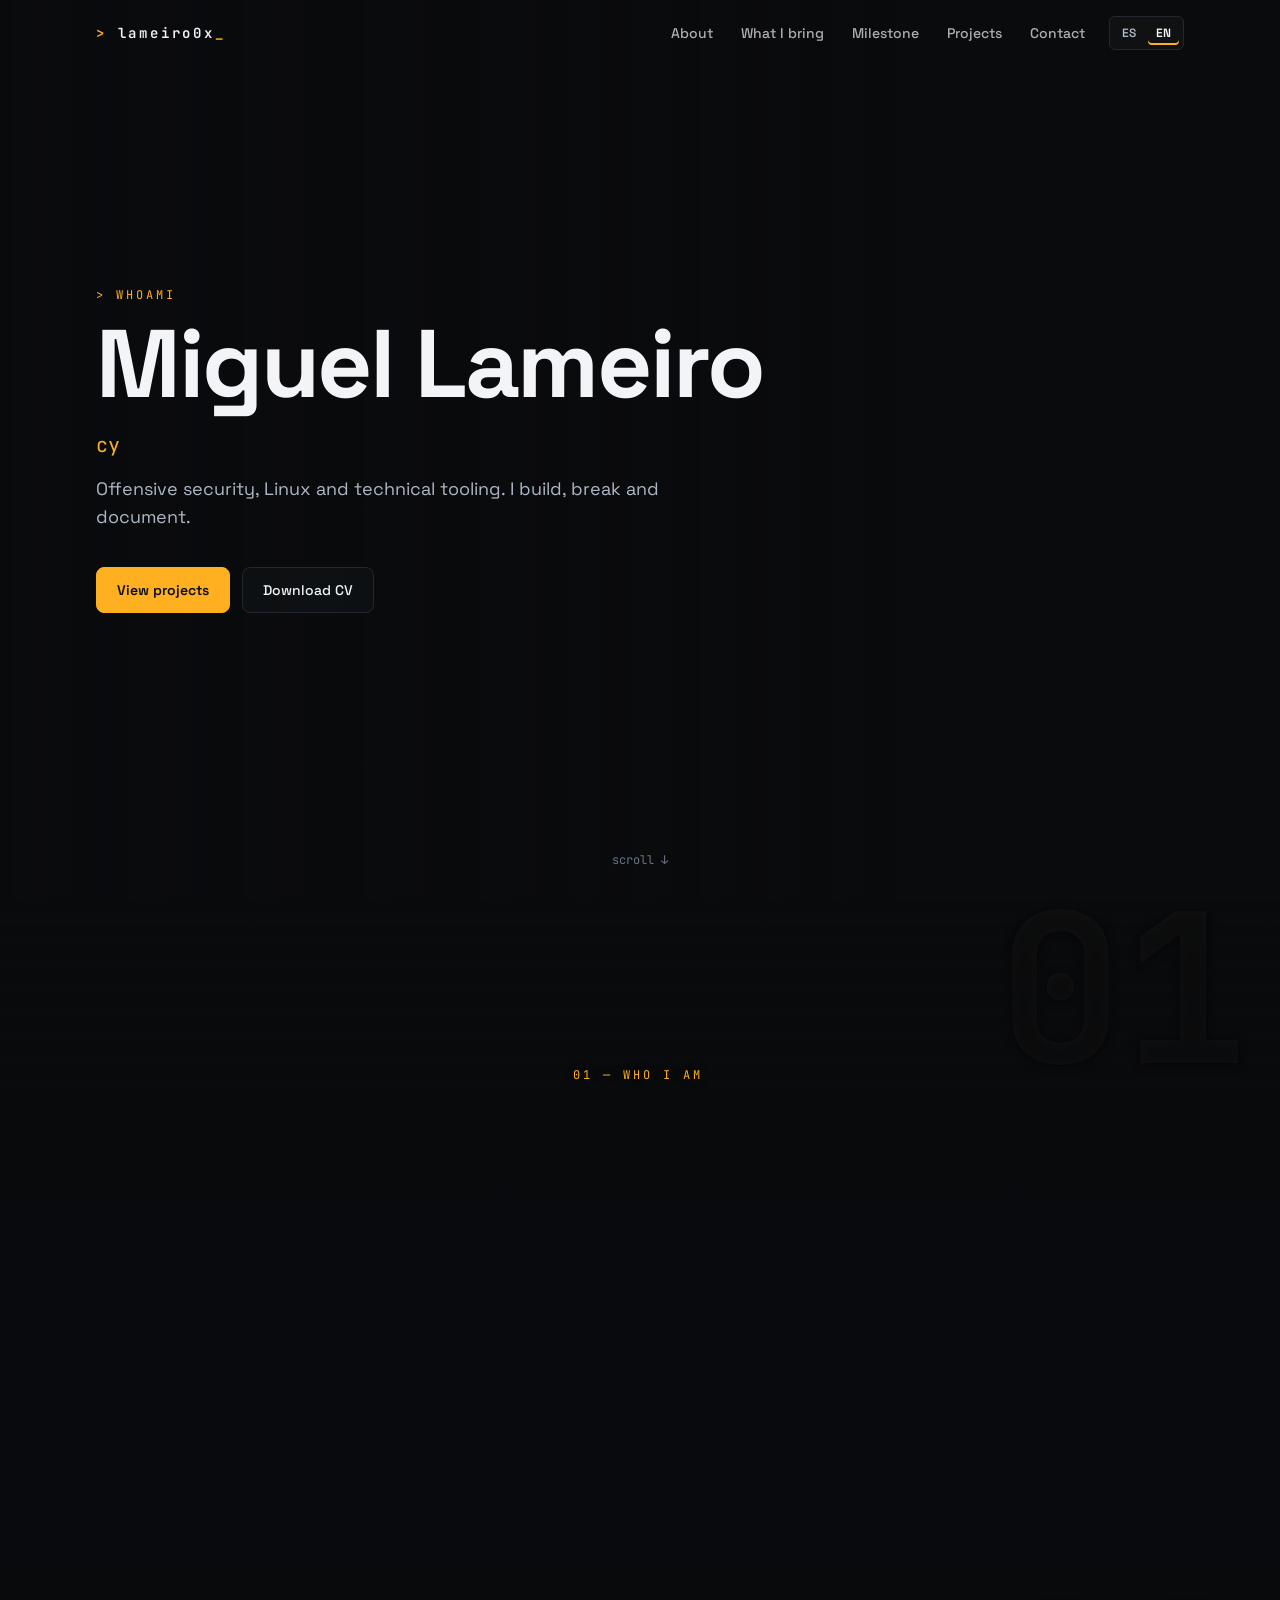
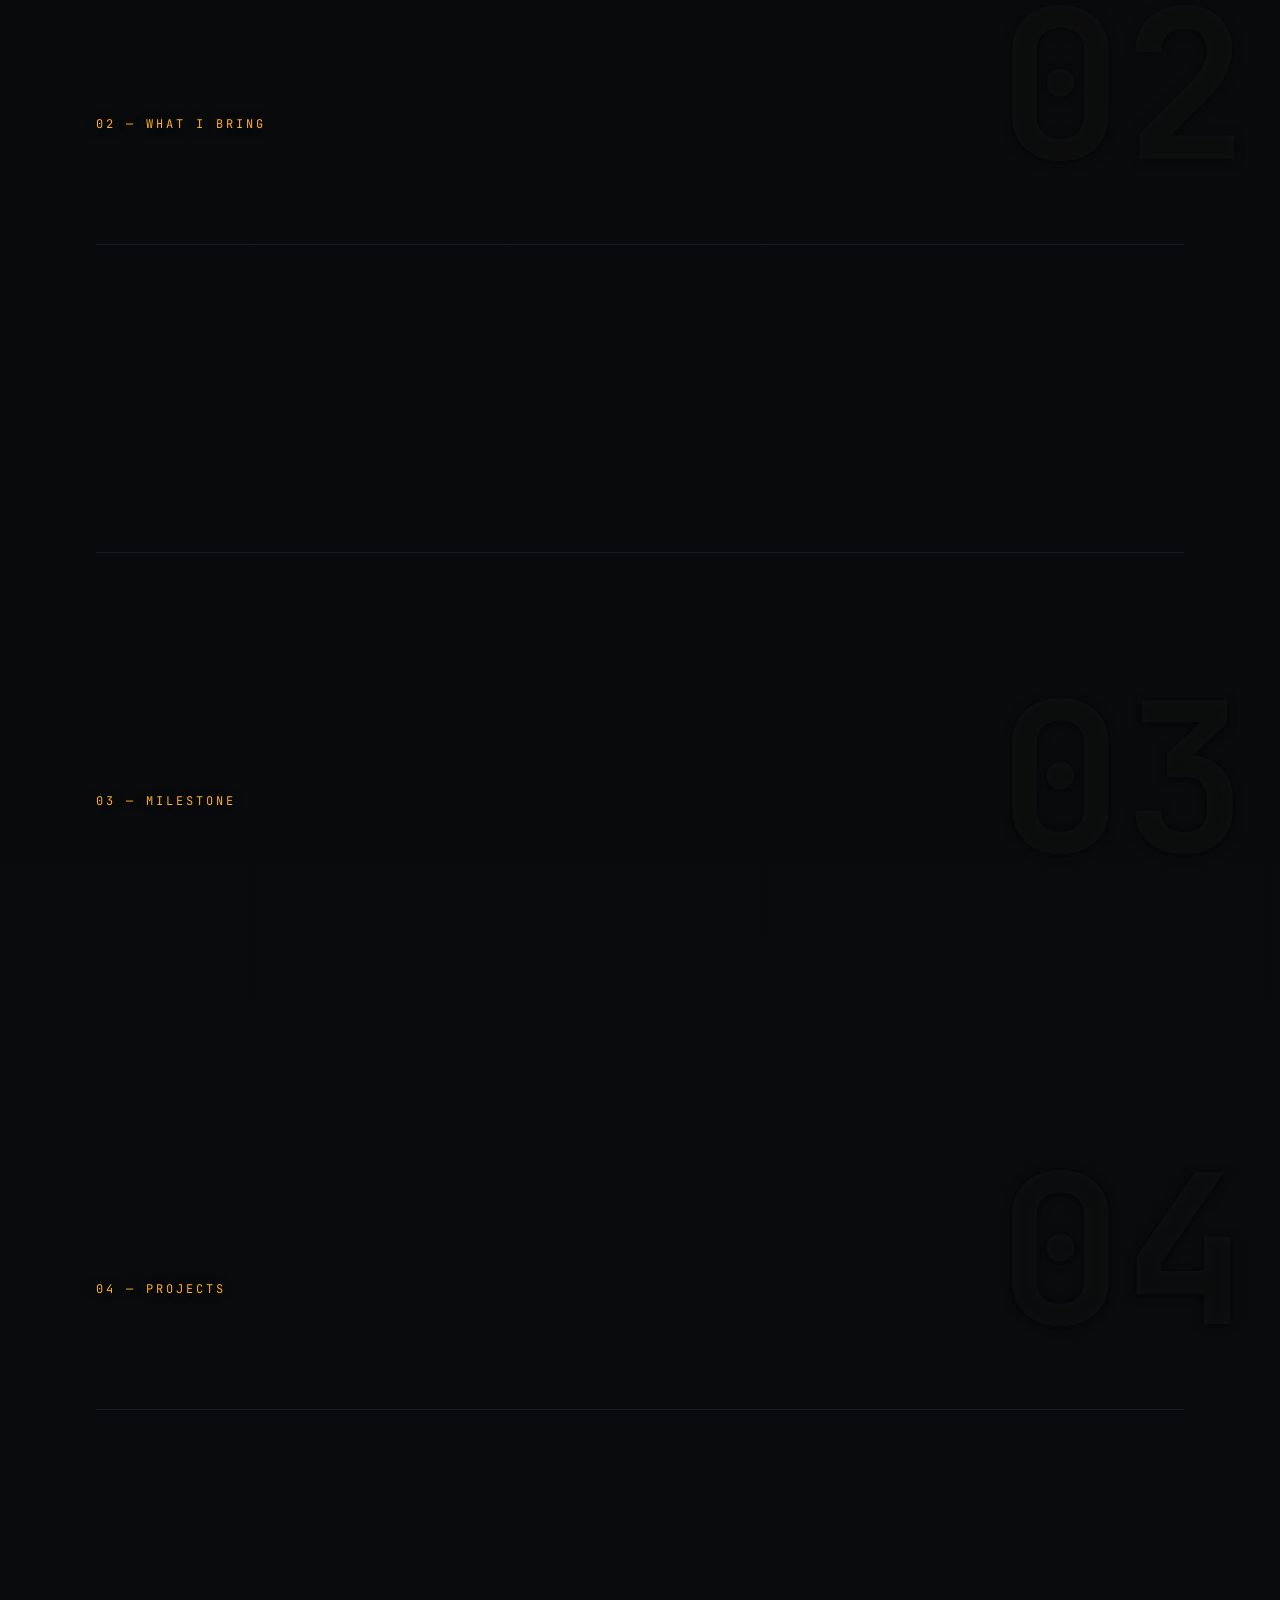
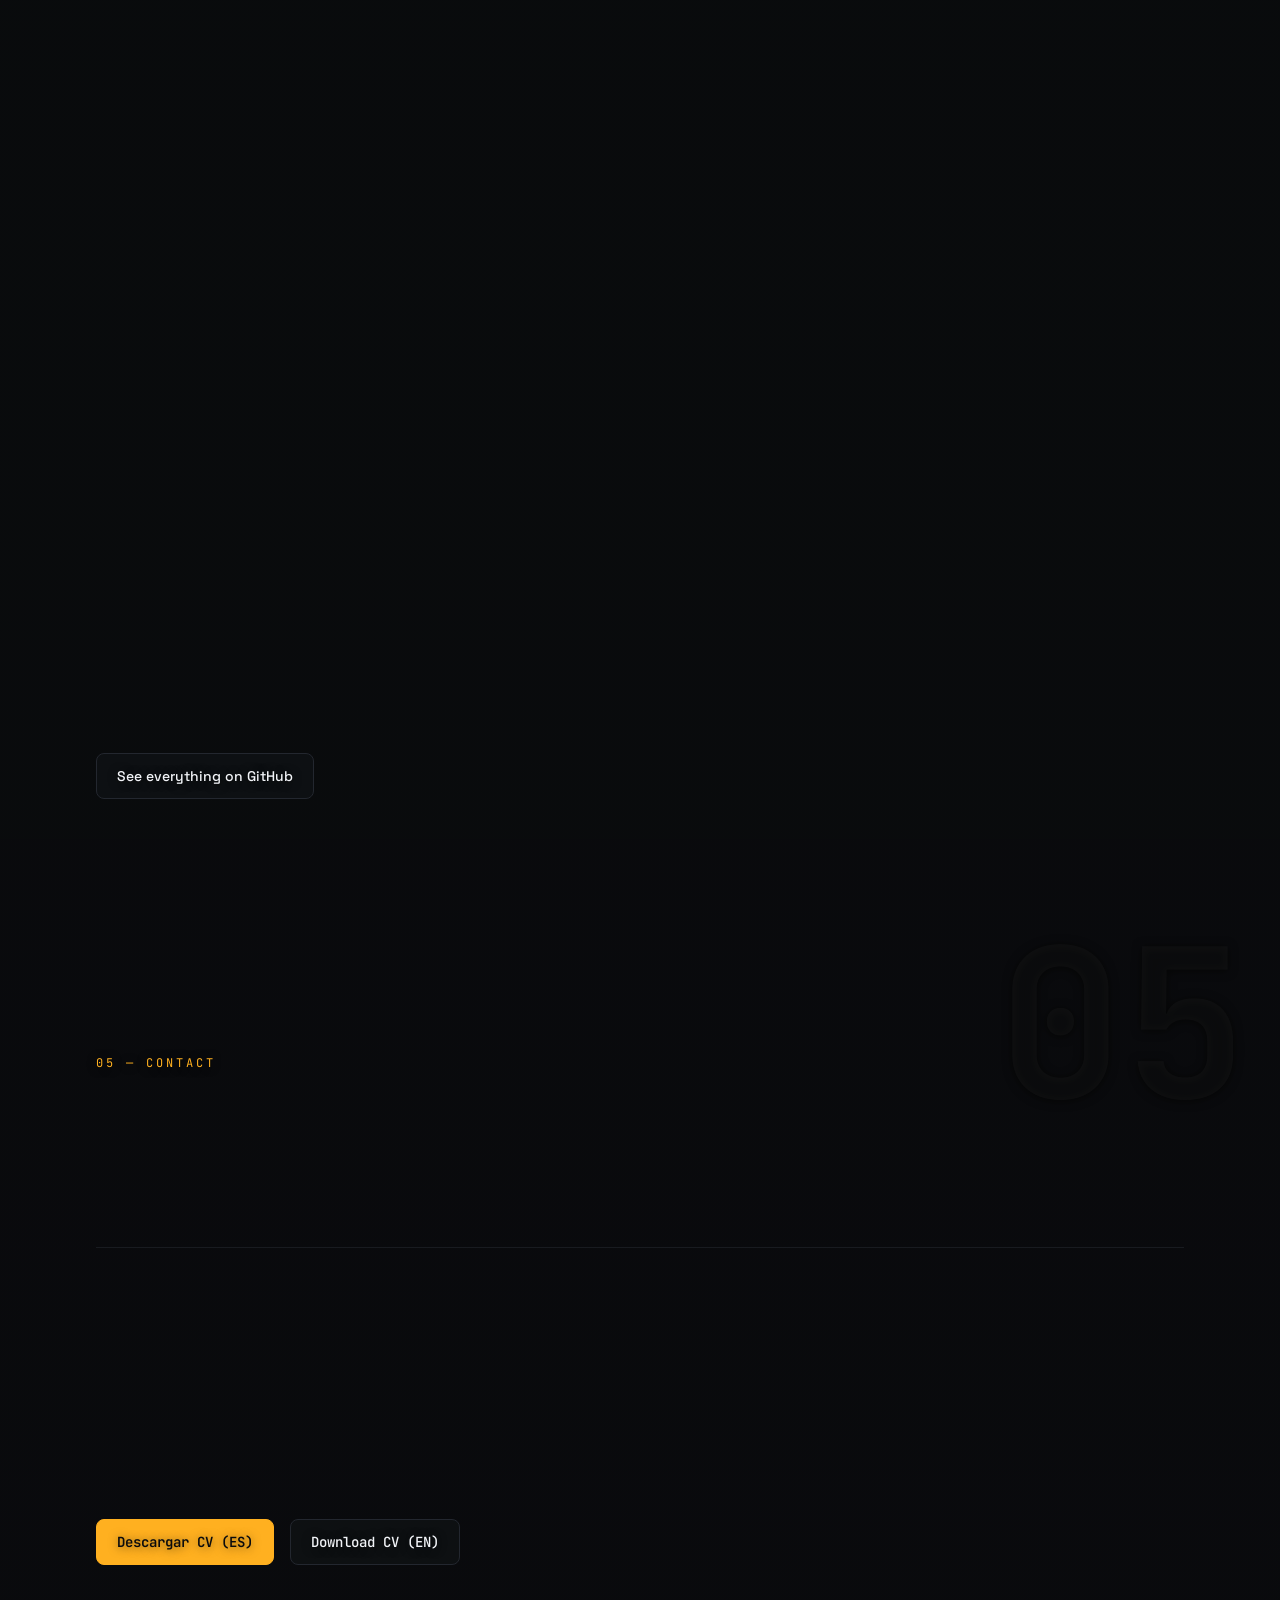
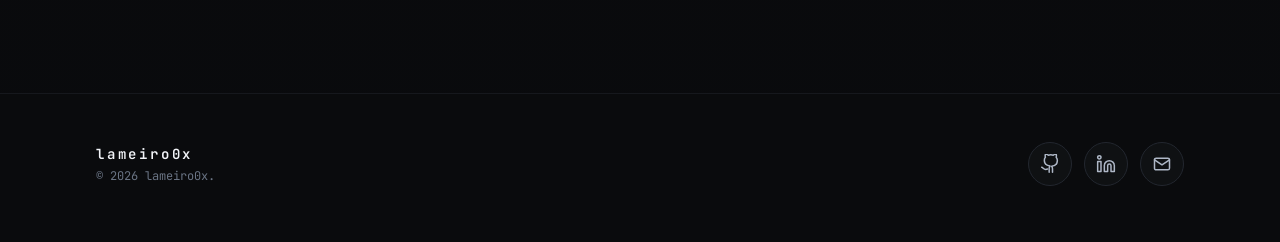
==== about/index.html @ 1b2bee47 "Deploy redesign preview" ====
<!doctype html><title>Redirecting to: /</title><meta http-equiv="refresh" content="0;url=/"><meta name="robots" content="noindex"><link rel="canonical" href="https://lameiro0x.com/"><body>	<a href="/">Redirecting from <code>/about/</code> to <code>/</code></a></body>
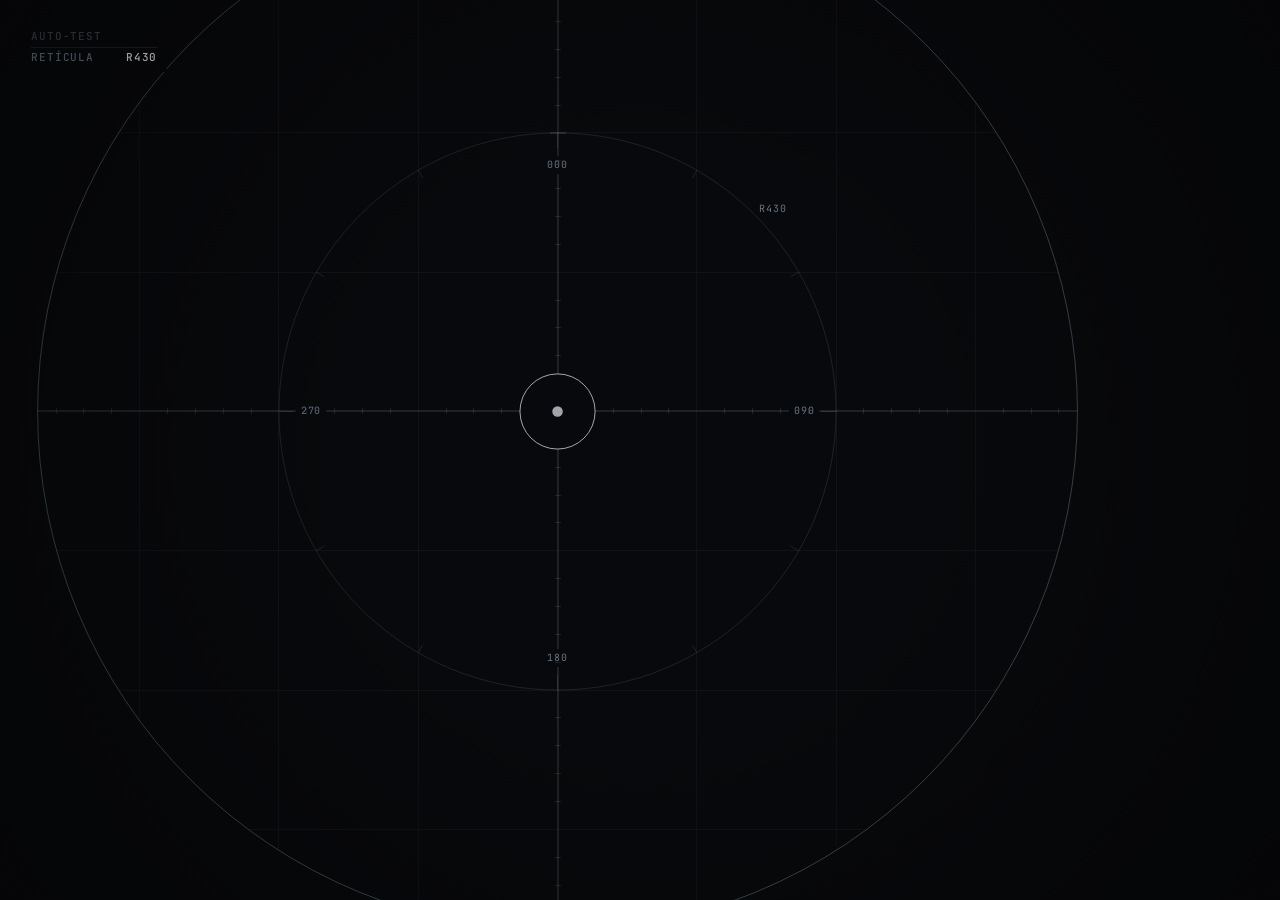
==== commit 1f46ddfa: "deploy: quiescent canvas engine, boot self test, keyboard operability" ====
--- a/about/index.html
+++ b/about/index.html
@@ -1 +1,4 @@
-<!doctype html><title>Redirecting to: /</title><meta http-equiv="refresh" content="0;url=/"><meta name="robots" content="noindex"><link rel="canonical" href="https://lameiro0x.com/"><body>	<a href="/">Redirecting from <code>/about/</code> to <code>/</code></a></body>+<!doctype html>
+    <meta http-equiv="Content-Security-Policy" content="default-src 'self'; script-src 'self' ; style-src 'self' 'unsafe-inline'; img-src 'self' data:; font-src 'self'; connect-src 'self'; object-src 'none'; base-uri 'self'; form-action 'none'; upgrade-insecure-requests" />
+    <meta http-equiv="X-Content-Type-Options" content="nosniff" />
+    <meta name="referrer" content="strict-origin-when-cross-origin" /><title>Redirecting to: /</title><meta http-equiv="refresh" content="0;url=/"><meta name="robots" content="noindex"><link rel="canonical" href="https://lameiro0x.com/"><body>	<a href="/">Redirecting from <code>/about/</code> to <code>/</code></a></body>
